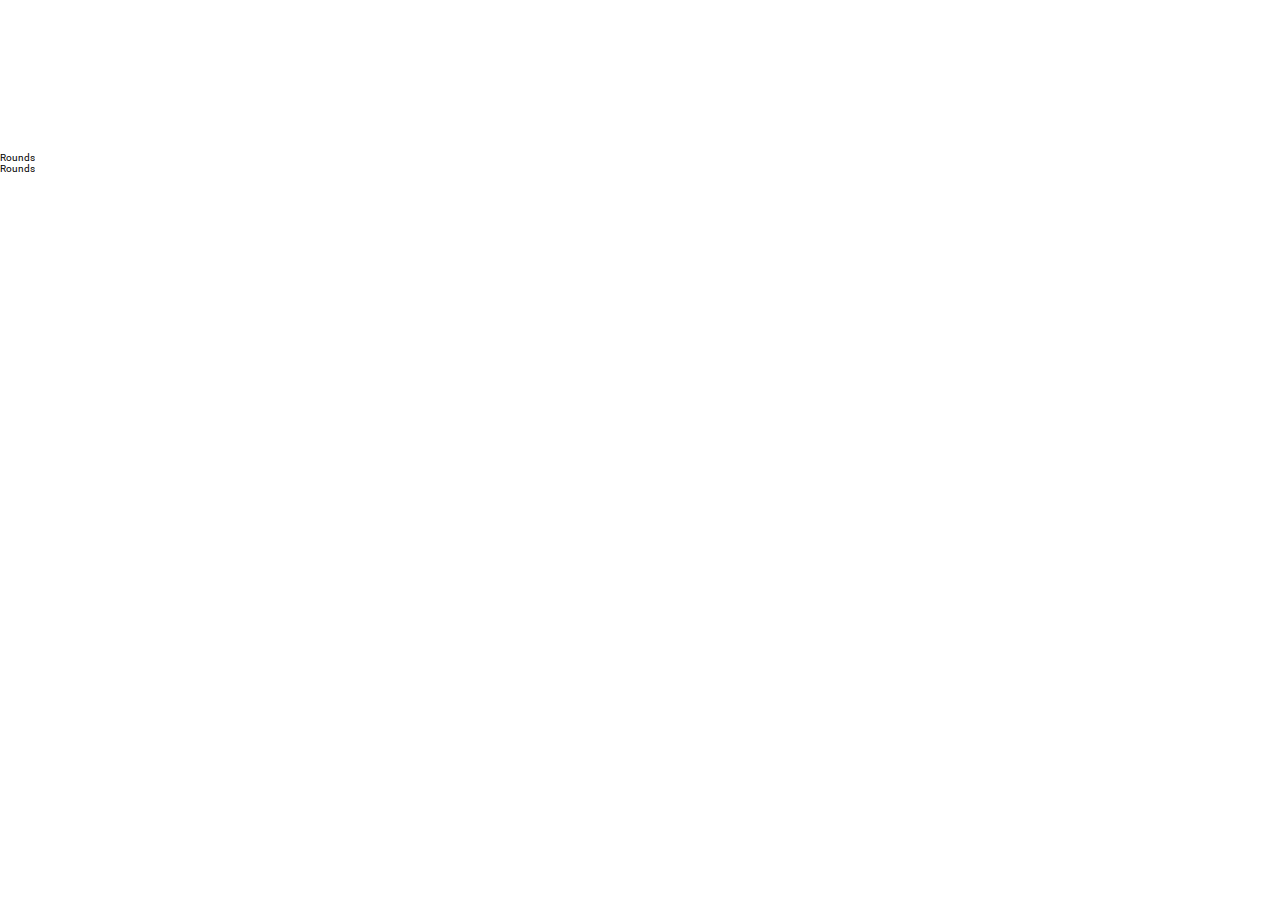
==== index.html @ c9625933 "Basic layout created" ====
<!DOCTYPE html>

<html lang="en">

<head>
    <meta name="viewport" content="width=width-device initial-scale=1">
    <meta charset="utf-8">
    
    <link href="https://fonts.googleapis.com/css?family=Nunito+Sans:300,400,700,800|Raleway:300,400,700,800|Roboto:300,400,700,900" rel="stylesheet">
    <link rel="stylesheet" href="css/style.css">
    
</head>

<body>

<header>
    <div class="bg-video">
        <video class="bg-video__element" autoplay muted loop>
            
        </video>
    </div>
</header>
<main>
    <section class="rounds">
        Rounds
    </section>
</main>
<footer>
    Rounds
</footer>
</body>

</html>
---- css/style.css ----
*,
*::after,
*::before {
  margin: 0px;
  padding: 0px;
  box-sizing: inherit; }

html {
  font-size: 62.5%;
  font-family: 'Roboto',sans-serif; }

body {
  box-sizing: border-box; }

/*# sourceMappingURL=style.css.map */
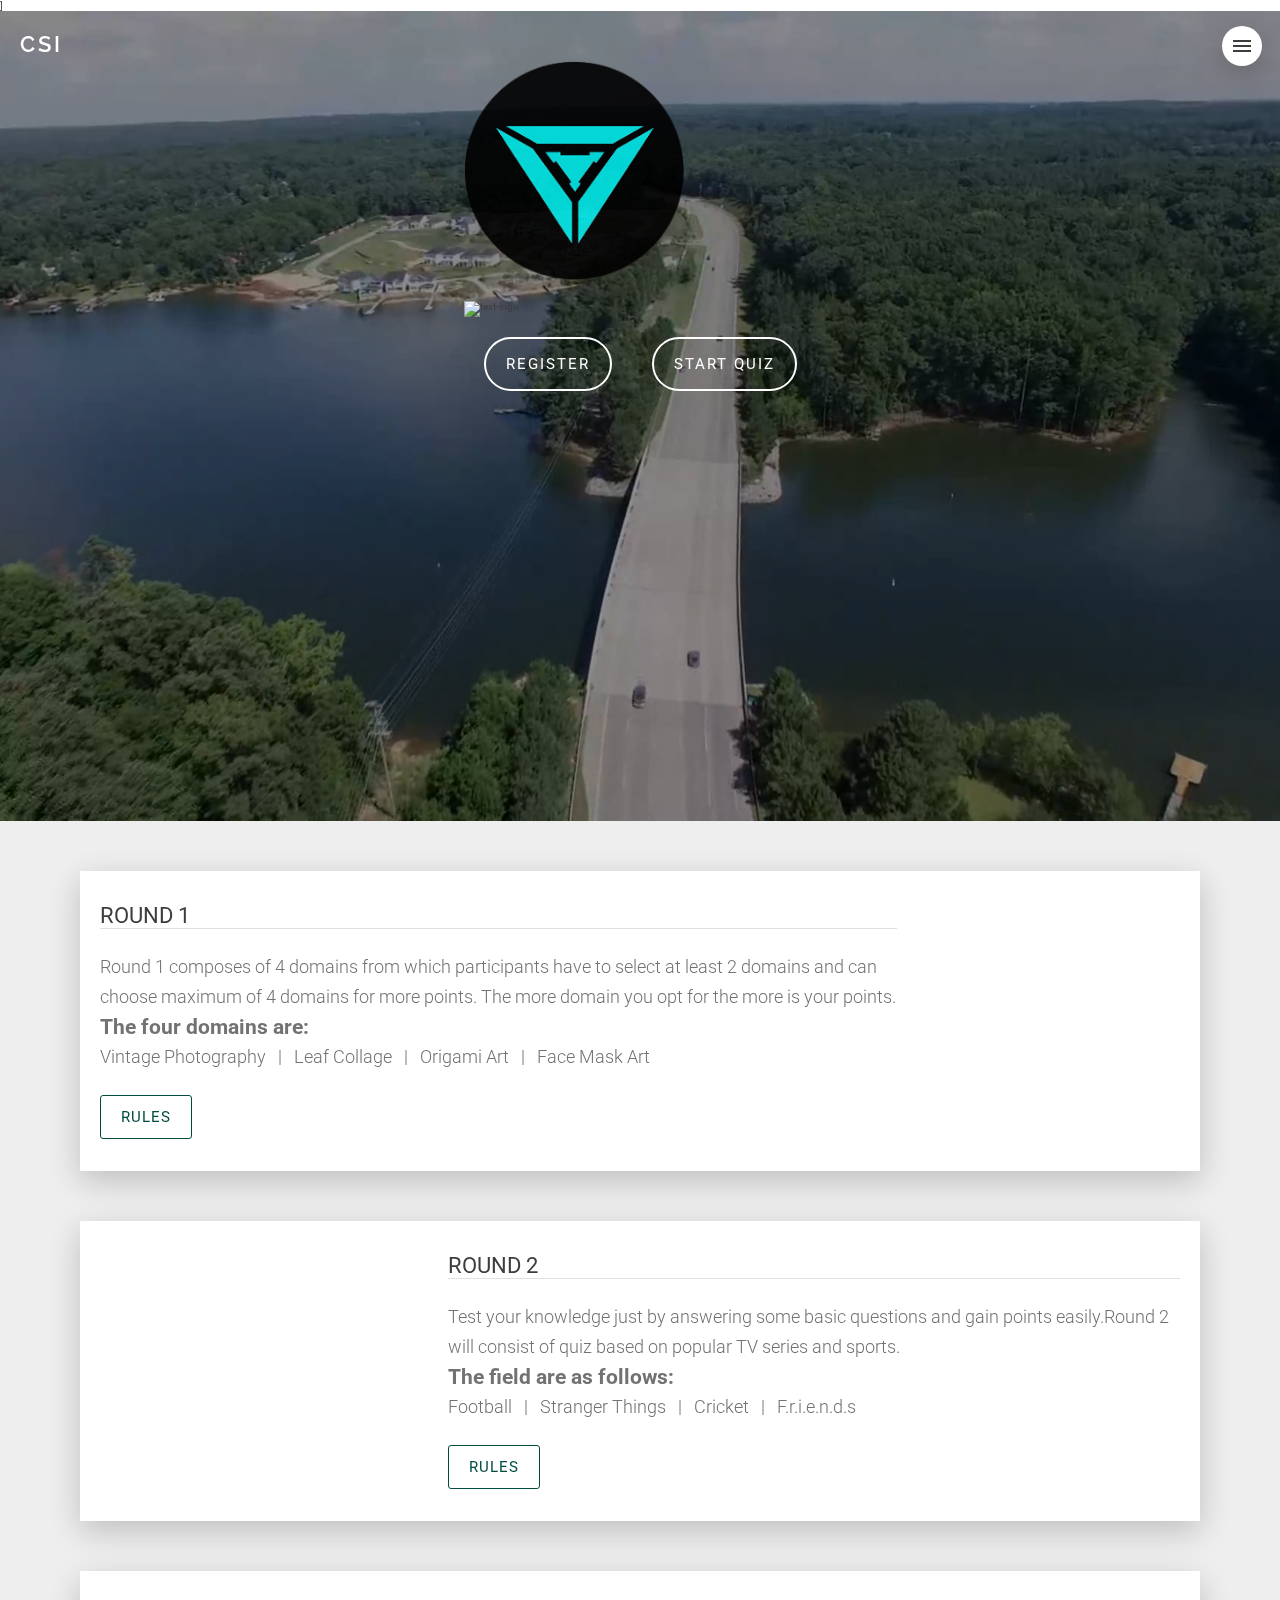
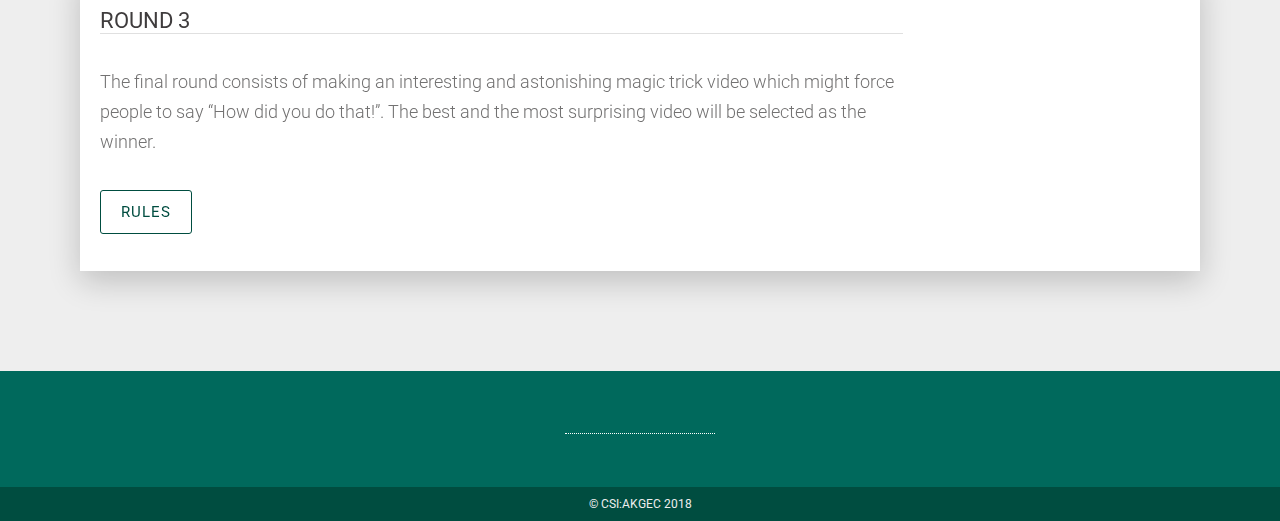
==== commit e771de2e: "head part changes" ====
--- a/index.html
+++ b/index.html
@@ -1,33 +1,196 @@
 <!DOCTYPE html>
-
+<!--
+Designed By -> **//Amit Kumar//**
+-->
 <html lang="en">
 
 <head>
-    <meta name="viewport" content="width=width-device initial-scale=1">
+    <meta name="viewport" content="width=device-width initial-scale=1">
     <meta charset="utf-8">
-    
+
     <link href="https://fonts.googleapis.com/css?family=Nunito+Sans:300,400,700,800|Raleway:300,400,700,800|Roboto:300,400,700,900" rel="stylesheet">
     <link rel="stylesheet" href="css/style.css">
-    
+    <link rel="shotcut icon" type="img/png" href="Images/logo.png">
+    <title>Vacanza'18</title>
+    <meta name="author" content="Amit Kumar" /> ]
+    <meta name="copyright" content="CSIAKGEC2018" />
 </head>
 
 <body>
 
-<header>
-    <div class="bg-video">
-        <video class="bg-video__element" autoplay muted loop>
-            
-        </video>
+
+    <header class="header">
+        <div class="nav">
+            <div class="nav__logo"><a href="https://csiakgec.in/" target="_blank" class="csi">CSI</a></div>
+            <div class="nav__content">
+
+                <input type="checkbox" class="nav__checkbox" id="nav-toggle">
+                <label for="nav-toggle" class="nav__icon">
+                   <span class="nav__bar">&nbsp;</span>
+                </label>
+
+                <div class="nav__link-box nav__link-box-1">
+                    <a href="#" class="nav__links">Home</a>
+                </div>
+                <div class="nav__link-box nav__link-box-2">
+                    <a href="#rounds" class="nav__links">Rounds</a>
+                </div>
+                <div class="nav__link-box nav__link-box-3">
+                    <a href="quiz/quiz.html" class="nav__links">Quizzes</a>
+                </div>
+                <!--<div class="nav__link-box nav__link-box-4">
+                    <a href="#footer" class="nav__links">Contact Us</a>
+                </div>-->
+
+            </div>
+        </div>
+        <div class="bg-video">
+            <video class="bg-video__element" id="myVideo" autoplay muted loop>
+                <source src="videos/video.mp4" type="video/mp4">
+               <source src="videos/Top_Highway.webm" type="video/webm">
+            </video>
+        </div>
+        <div class="header__content">
+
+            <div class="header__logo-box">
+                <img src="images/logo.png" alt="Vacanza_logo" class="header__logo-box-icon">
+            </div>
+
+            <div class="header__text-logo">
+                <img src="images/vac.svg" alt="text-logo">
+            </div>
+            <div class="header__buttons">
+                <a href="registration/index.html" class="btn btn-rules">REGISTER
+                <svg class="header__buttons-icon">
+                        <use xlink:href="images/sprite.svg#icon-arrow-right2"></use>
+                </svg>
+            </a>
+                <a href="quiz/quiz.html" class="btn btn-quiz">START QUIZ
+             <svg class="header__buttons-icon">
+                        <use xlink:href="images/sprite.svg#icon-arrow-right2"></use>
+             </svg>
+            </a>
+            </div>
+        </div>
+
+
+    </header>
+
+    <main>
+        <section class="rounds" id="rounds">
+            <div class="rounds__right round-1-image">
+                <div class="rounds__right-content">
+                    <h2 class="rounds__right-heading">round 1</h2>
+                    <div class="rounds__right-paragraph">
+                        Round 1 composes of 4 domains from which participants have to select at least 2 domains and can choose maximum of 4 domains for more points. The more domain you opt for the more is your points.
+
+                        <h3 class="round-list-heading">The four domains are:</h3>
+                        Vintage Photography &nbsp; | &nbsp; Leaf Collage &nbsp; | &nbsp; Origami Art &nbsp; | &nbsp; Face Mask Art
+                    </div>
+
+                    <a class="btn btn-round1" id="round1" href="#popup">RULES</a>
+
+                </div>
+                <div class="rounds__right-img-box">
+                    <div class="rounds__right-img-box-image r1"></div>
+                </div>
+            </div>
+
+            <div class="rounds__left round-2-image">
+
+                <div class="rounds__left-img-box">
+                    <div class="rounds__left-img-box-image r2"></div>
+                </div>
+
+                <div class="rounds__left-content">
+                    <h2 class="rounds__left-heading">round 2</h2>
+
+                    <div class="rounds__left-paragraph">
+                        Test your knowledge just by answering some basic questions and gain points easily.Round 2 will consist of quiz based on popular TV series and sports.
+
+                        <h3 class="round-list-heading">The field are as follows:</h3>
+                        Football &nbsp; | &nbsp; Stranger Things &nbsp; | &nbsp; Cricket &nbsp; | &nbsp; F.r.i.e.n.d.s
+                    </div>
+
+                    <a class="btn btn-round1" id="round2" href="#popup">RULES</a>
+
+                </div>
+
+            </div>
+
+            <div class="rounds__right round-3-image">
+                <div class="rounds__right-content">
+                    <h2 class="rounds__right-heading">round 3</h2>
+                    <p class="rounds__right-paragraph">
+                        The final round consists of making an interesting and astonishing magic trick video which might force people to say “How did you do that!”. The best and the most surprising video will be selected as the winner.
+                    </p>
+                    <a class="btn btn-round1" id="round3" href="#popup">RULES</a>
+
+
+                </div>
+                <div class="rounds__right-img-box">
+                    <div class="rounds__right-img-box-image r3"></div>
+                </div>
+            </div>
+        </section>
+    </main>
+
+    <footer class="footer" id="footer">
+        <div class="footer__logos">
+            <a href="https://www.youtube.com/channel/UCrxGbgXygspoAIk5zhOClVQ" target="_blank" class="social">
+                <svg class="social__icon">
+                        <use xlink:href="images/sprite.svg#icon-youtube"></use>
+                </svg>
+            </a>
+            <a href="https://www.instagram.com/csi_akgec/" target="_blank" class="social">
+                <svg class="social__icon">
+                        <use xlink:href="images/sprite.svg#icon-instagram"></use>
+                </svg>
+            </a>
+            <a href="https://www.facebook.com/csi.akg/" target="_blank" class="social">
+                <svg class="social__icon">
+                        <use xlink:href="images/sprite.svg#icon-facebook"></use>
+                </svg>
+            </a>
+        </div>
+        <div class="footer__legal">&copy; CSI:AKGEC 2018</div>
+    </footer>
+
+
+    <div class="popup" id="popup">
+        <div class="popup__container">
+
+            <div class="popup__heading">
+                <svg class="rules-icon">
+                        <use xlink:href="images/sprite.svg#icon-info"></use>
+                </svg>
+                <span>Rules</span>
+                <a class="popup__close" href="#rounds">
+                 <svg class="cancel-icon">
+                        <use xlink:href="images/sprite.svg#icon-cancel-circle"></use>
+                  </svg>
+            </a>
+            </div>
+            <div class="popup__text">
+
+                <h1 class="rules-heading" id="rules-heading">ROUND</h1>
+                <p class="rules-para1">Lorem ipsum dolor sit amet, consectetur adipisicing elit. Delectus ad minus eaque quam iusto quasi, provident inventore error, dolore magnam animi ipsam est omnis dolorem, temporibus blanditiis ullam! Culpa, dolor?</p>
+                <ul class="rules-list">
+                    <li class="rules-list-item rules-list-item-1">Items</li>
+                    <li class="rules-list-item rules-list-item-2">Items</li>
+                    <li class="rules-list-item rules-list-item-3">Items</li>
+                    <li class="rules-list-item rules-list-item-4">Items</li>
+                    <li class="rules-list-item rules-list-item-5">Items</li>
+                    <li class="rules-list-item rules-list-item-6">Items</li>
+                    <li class="rules-list-item rules-list-item-7">Items</li>
+                    <li class="rules-list-item rules-list-item-8">Items</li>
+                </ul>
+                <p class="rules-para2">Lorem ipsum dolor sit amet, consectetur adipisicing elit. Distinctio, quae laboriosam cupiditate. Labore ipsa autem neque at, obcaecati sint iure eaque, hic ratione possimus debitis eum adipisci quos repudiandae beatae.</p>
+            </div>
+        </div>
     </div>
-</header>
-<main>
-    <section class="rounds">
-        Rounds
-    </section>
-</main>
-<footer>
-    Rounds
-</footer>
+
+    <script src="script.js"></script>
 </body>
 
 </html>
--- a/css/style.css
+++ b/css/style.css
@@ -7,9 +7,742 @@
 
 html {
   font-size: 62.5%;
-  font-family: 'Roboto',sans-serif; }
+  font-family: 'Roboto',sans-serif;
+  color: #3f3c3d; }
+  @media only screen and (max-width: 75em) {
+    html {
+      font-size: 50%; } }
+  @media only screen and (max-width: 37.5em) {
+    html {
+      font-size: 43.75%; } }
 
 body {
-  box-sizing: border-box; }
+  box-sizing: border-box;
+  position: relative; }
+
+a {
+  text-decoration: none; }
+
+.header {
+  display: flex;
+  position: relative;
+  width: 100%;
+  height: 90vh;
+  flex-direction: column;
+  align-items: center; }
+  .header__logo-box {
+    width: 22rem;
+    height: 22rem;
+    margin-top: 5rem;
+    opacity: 0.9; }
+    .header__logo-box-icon {
+      width: 22rem;
+      height: 22rem;
+      transition: all 0.5s cubic-bezier(0.87, 0.03, 0.63, 0.6); }
+      .header__logo-box-icon:hover {
+        transform: scale(1.1) rotate(720deg); }
+    @media only screen and (max-width: 75em) {
+      .header__logo-box {
+        margin-top: 13rem; } }
+  .header__text-logo {
+        /*     
+        font-size: 8rem;
+        color: #fff;
+        font-family: 'Nunito Sans', sans-serif;
+        font-weight: 700;
+        transition: all 0.5s;
+       &::after {
+            content: "";
+            background: #fff;
+            width: 0;
+            height: 1rem;
+            position: absolute;
+            border-radius: 100px;
+            margin-top: -1rem;
+            left: 50%;
+            transform: translateX(-50%);
+            transition: all 0.5s;
+        }
+
+        &:hover::after {
+            width: 10rem;
+        }
+        &:hover {
+            cursor: pointer;
+            letter-spacing: 2px;
+        }*/
+    width: 47%;
+    margin: 2rem 0; }
+    @media only screen and (max-width: 56.25em) {
+      .header__text-logo {
+        margin: 4rem 0;
+        width: 55%; } }
+    .header__text-logo:hover {
+      cursor: pointer; }
+  .header__buttons {
+    display: flex;
+    align-items: center; }
+
+.quiz-header {
+  position: relative;
+  width: 100%;
+  padding: 4rem 0;
+  background: #fff;
+  display: block; }
+  .quiz-header__box {
+    border: 1rem solid #00695c;
+    padding: 2rem 5.5rem;
+    display: inline-block;
+    position: relative;
+    margin-left: 50%;
+    transform: translateX(-50%);
+    box-shadow: 0 6px 14px rgba(0, 0, 0, 0.5); }
+    .quiz-header__box::before {
+      content: "";
+      position: absolute;
+      border: 1rem solid #3f3c3d;
+      top: 0rem;
+      left: 0rem;
+      width: 100%;
+      height: 100%;
+      transform: scale(1.1); }
+  .quiz-header__heading {
+    text-transform: uppercase;
+    font-size: 6rem; }
+
+.quiz-heading {
+  text-transform: uppercase;
+  letter-spacing: 3px;
+  font-size: 3rem;
+  position: relative;
+  margin: 3rem 0;
+  transition: all 0.3s; }
+  .quiz-heading:hover::after {
+    width: 80%; }
+  .quiz-heading::after {
+    content: "";
+    position: absolute;
+    width: 30%;
+    height: 0.6rem;
+    background: #525050;
+    border-radius: 100px;
+    left: 50%;
+    transform: translateX(-50%);
+    top: 100%;
+    transition: all 0.3s; }
+
+.section-quiz {
+  display: flex;
+  flex-direction: column;
+  padding: 3rem 10rem;
+  align-items: center; }
+
+.series {
+  background: #e0e0e0;
+  padding: 2rem;
+  margin: 2rem 0; }
+  @media only screen and (max-width: 56.25em) {
+    .series {
+      margin: 1.5rem;
+      padding: 2.5rem; } }
+  .series__friends, .series__stranger {
+    margin: 1rem 0;
+    background: red;
+    display: flex;
+    align-items: stretch;
+    justify-content: flex-start;
+    position: relative;
+    background: #eeeeee; }
+    .series__friends-text, .series__stranger-text {
+      padding: 0rem;
+      color: #3f3c3d;
+      flex: 1;
+      text-align: center;
+      margin: 3rem 0;
+      padding: 4rem;
+      display: flex;
+      flex-direction: column;
+      justify-content: space-around;
+      align-items: center;
+      z-index: 2000; }
+      @media only screen and (max-width: 56.25em) {
+        .series__friends-text, .series__stranger-text {
+          margin: 2rem 0;
+          padding: 3rem; } }
+    .series__friends-image, .series__stranger-image {
+      width: 40rem;
+      height: 40rem;
+      margin-left: auto;
+      background-image: url(../images/r1.jpg);
+      background-repeat: no-repeat;
+      background-size: cover; }
+      @media only screen and (max-width: 56.25em) {
+        .series__friends-image, .series__stranger-image {
+          width: 30rem;
+          height: 30rem; } }
+    .series__friends::before, .series__stranger::before {
+      content: "";
+      position: absolute;
+      top: 0;
+      left: 0;
+      width: 100%;
+      height: 100%;
+      border: 2px solid black;
+      transform: scale(0.9);
+      z-index: 1000; }
+  .series__paragraph {
+    padding: 0 4rem;
+    font-size: 1.5rem;
+    line-height: 2rem; }
+    @media only screen and (max-width: 56.25em) {
+      .series__paragraph {
+        padding: 0 3.2rem;
+        line-height: 2rem;
+        font-size: 1rem;
+        font-weight: 300; } }
+  .series__heading {
+    text-transform: uppercase;
+    font-size: 2.5rem;
+    letter-spacing: 3px; }
+    @media only screen and (max-width: 56.25em) {
+      .series__heading {
+        font-size: 2rem;
+        letter-spacing: 2px; } }
+
+.sports {
+  background: #e0e0e0;
+  padding: 2rem;
+  margin: 2rem 0; }
+  @media only screen and (max-width: 56.25em) {
+    .sports {
+      margin: 1.5rem;
+      padding: 2.5rem; } }
+  .sports__cricket, .sports__footbal {
+    margin: 1rem 0;
+    background: red;
+    display: flex;
+    align-items: stretch;
+    justify-content: flex-start;
+    position: relative;
+    background: #eeeeee; }
+    .sports__cricket-text, .sports__footbal-text {
+      padding: 0rem;
+      color: #3f3c3d;
+      flex: 1;
+      text-align: center;
+      margin: 3rem 0;
+      padding: 4rem;
+      display: flex;
+      flex-direction: column;
+      justify-content: space-around;
+      align-items: center;
+      z-index: 2000; }
+      @media only screen and (max-width: 56.25em) {
+        .sports__cricket-text, .sports__footbal-text {
+          margin: 2rem 0;
+          padding: 3rem; } }
+    .sports__cricket-image, .sports__footbal-image {
+      width: 40rem;
+      height: 40rem;
+      margin-left: auto;
+      background-image: url(../images/r1.jpg);
+      background-repeat: no-repeat;
+      background-size: cover; }
+      @media only screen and (max-width: 56.25em) {
+        .sports__cricket-image, .sports__footbal-image {
+          width: 30rem;
+          height: 30rem; } }
+    .sports__cricket::before, .sports__footbal::before {
+      content: "";
+      position: absolute;
+      top: 0;
+      left: 0;
+      width: 100%;
+      height: 100%;
+      border: 2px solid black;
+      transform: scale(0.9);
+      z-index: 1000; }
+  .sports__paragraph {
+    padding: 0 4rem;
+    font-size: 1.5rem;
+    line-height: 2rem; }
+    @media only screen and (max-width: 56.25em) {
+      .sports__paragraph {
+        padding: 0 3.2rem;
+        line-height: 2rem;
+        font-size: 1rem; } }
+  .sports__heading {
+    text-transform: uppercase;
+    font-size: 2.5rem;
+    letter-spacing: 3px; }
+    @media only screen and (max-width: 56.25em) {
+      .sports__heading {
+        font-size: 2rem;
+        letter-spacing: 2px; } }
+
+.footer {
+  background: #00695c;
+  height: 15rem;
+  display: flex;
+  flex-direction: column;
+  align-items: center;
+  position: relative;
+  overflow: hidden; }
+  .footer__logos {
+    display: flex;
+    align-items: center;
+    margin: 3rem 0;
+    z-index: 10;
+    border-bottom: 1px dotted #fff; }
+  .footer__legal {
+    color: #eeeeee;
+    font-size: 1.2rem;
+    background: #004d40;
+    padding: 1rem 0;
+    margin-top: auto;
+    align-self: stretch;
+    text-align: center;
+    z-index: 10; }
+  .footer::before {
+    content: "";
+    width: 100%;
+    height: 100%;
+    background-blend-mode: color;
+    background-size: cover;
+    background-image: linear-gradient(to right, #00695c, #00695c), url(../images/footer.png);
+    position: absolute;
+    animation: scaler 20s infinite; }
+
+@keyframes scaler {
+  0% {
+    transform: scale(1); }
+  50% {
+    transform: scale(1.5); }
+  100% {
+    transform: scale(1); } }
+.rounds {
+  width: 100%;
+  background: #eeeeee;
+  padding: 5rem 8rem; }
+
+.popup {
+  width: 100%;
+  height: 100vh;
+  background: rgba(0, 0, 0, 0.9);
+  position: fixed;
+  top: 0;
+  left: 0;
+  z-index: 2005;
+  opacity: 0;
+  visibility: hidden;
+  transition: all 0.3s; }
+  .popup:target {
+    opacity: 1;
+    visibility: visible; }
+  .popup__container {
+    max-width: 70rem;
+    height: 60rem;
+    background: #fff;
+    margin: 0 auto;
+    margin-top: 4rem;
+    overflow: hidden;
+    position: relative;
+    border-radius: 4px;
+    position: relative;
+    transform: scale(0.5);
+    transition: all 0.3s ease-in-out; }
+    @media only screen and (max-width: 37.5em) {
+      .popup__container {
+        max-width: 55rem; } }
+  .popup__close {
+    width: 2rem;
+    height: 2rem;
+    margin-left: auto;
+    margin-right: 1rem; }
+  .popup:target .popup__container {
+    transform: scale(1); }
+  .popup .cancel-icon,
+  .popup .rules-icon {
+    width: 2rem;
+    height: 2rem; }
+  .popup .rules-icon {
+    fill: #fff;
+    margin-right: 0.5rem; }
+  .popup__heading {
+    font-size: 2rem;
+    text-transform: uppercase;
+    background: #00695c;
+    display: flex;
+    color: #fff;
+    padding: 1rem 0;
+    padding-left: 1rem;
+    letter-spacing: 2px;
+    align-items: center; }
+
+.bg-video {
+  display: block;
+  width: 100%;
+  height: 100%;
+  overflow: hidden;
+  position: absolute;
+  top: 0;
+  left: 0;
+  background-repeat: no-repeat;
+  background-image: url(../images/background.png);
+  z-index: -1;
+  background-attachment: fixed;
+  background-size: cover; }
+  .bg-video__element {
+    width: 100%;
+    height: 100%;
+    object-fit: cover; }
+  .bg-video::before {
+    content: "";
+    position: absolute;
+    width: 100%;
+    height: 100%;
+    background: black;
+    opacity: 0.4; }
+
+.rounds__right {
+  width: 100%;
+  background: #fff;
+  box-shadow: 0 1rem 3rem rgba(0, 0, 0, 0.2);
+  overflow: hidden;
+  position: relative;
+  display: flex;
+  margin-bottom: 5rem;
+  z-index: 10; }
+  .rounds__right-content {
+    padding: 2rem;
+    min-height: 30rem;
+    display: flex;
+    flex-direction: column;
+    justify-content: space-around;
+    z-index: 15; }
+  .rounds__right-heading {
+    text-transform: uppercase;
+    border-bottom: 1px solid #e0e0e0;
+    font-size: 2.2rem;
+    color: #3f3c3d;
+    font-weight: 400; }
+  .rounds__right-paragraph {
+    color: #737272;
+    font-size: 1.8rem;
+    font-weight: 300;
+    line-height: 3rem; }
+    @media only screen and (max-width: 37.5em) {
+      .rounds__right-paragraph {
+        color: black; } }
+  .rounds__right-img-box {
+    flex: 0 1 50%;
+    overflow: hidden; }
+    .rounds__right-img-box-image {
+      width: 100%;
+      height: 100%;
+      background-image: url(../images/r1.jpg);
+      clip-path: polygon(50% 0, 100% 0, 100% 100%, 0 100%);
+      background-repeat: no-repeat;
+      background-size: cover;
+      opacity: 0.7; }
+      @media only screen and (max-width: 56.25em) {
+        .rounds__right-img-box-image {
+          clip-path: polygon(0 0, 100% 0, 100% 100%, 0 100%); } }
+    @media only screen and (max-width: 56.25em) {
+      .rounds__right-img-box {
+        flex: 0 1 100%; } }
+    @media only screen and (max-width: 37.5em) {
+      .rounds__right-img-box {
+        flex: 0 0 0%; } }
+
+.rounds__left {
+  width: 100%;
+  background: #fff;
+  box-shadow: 0 1rem 3rem rgba(0, 0, 0, 0.2);
+  overflow: hidden;
+  position: relative;
+  display: flex;
+  margin-bottom: 5rem;
+  z-index: 10; }
+  .rounds__left-content {
+    padding: 2rem;
+    height: 30rem;
+    display: flex;
+    flex-direction: column;
+    justify-content: space-around;
+    z-index: 15; }
+  .rounds__left-heading {
+    text-transform: uppercase;
+    border-bottom: 1px solid #e0e0e0;
+    font-size: 2.2rem;
+    color: #3f3c3d;
+    font-weight: 400; }
+  .rounds__left-paragraph {
+    color: #737272;
+    font-size: 1.8rem;
+    font-weight: 300;
+    line-height: 3rem; }
+    @media only screen and (max-width: 37.5em) {
+      .rounds__left-paragraph {
+        color: black; } }
+  .rounds__left-img-box {
+    flex: 0 1 50%;
+    overflow: hidden; }
+    .rounds__left-img-box-image {
+      width: 100%;
+      height: 100%;
+      background-image: url(../images/r1.jpg);
+      clip-path: polygon(0 0, 50% 0, 100% 100%, 0 100%);
+      background-repeat: no-repeat;
+      background-size: cover;
+      opacity: 0.7; }
+      @media only screen and (max-width: 56.25em) {
+        .rounds__left-img-box-image {
+          clip-path: polygon(0 0, 100% 0, 100% 100%, 0 100%); } }
+    @media only screen and (max-width: 56.25em) {
+      .rounds__left-img-box {
+        flex: 0 1 100%; } }
+    @media only screen and (max-width: 37.5em) {
+      .rounds__left-img-box {
+        flex: 0 0 0%; } }
+
+.round-1-image::before {
+  content: "";
+  width: 100%;
+  height: 100%;
+  z-index: 11;
+  position: absolute;
+  top: 0;
+  left: 0; }
+  @media only screen and (max-width: 37.5em) {
+    .round-1-image::before {
+      background-image: url(../images/r1.jpg);
+      background-repeat: no-repeat;
+      background-size: cover;
+      opacity: 0.3; } }
+.round-2-image::before {
+  content: "";
+  width: 100%;
+  height: 100%;
+  z-index: 11;
+  position: absolute;
+  top: 0;
+  left: 0; }
+  @media only screen and (max-width: 37.5em) {
+    .round-2-image::before {
+      background-image: url(../images/r1.jpg);
+      background-repeat: no-repeat;
+      background-size: cover;
+      opacity: 0.3; } }
+.round-3-image::before {
+  content: "";
+  width: 100%;
+  height: 100%;
+  z-index: 11;
+  position: absolute;
+  top: 0;
+  left: 0; }
+  @media only screen and (max-width: 37.5em) {
+    .round-3-image::before {
+      background-image: url(../images/r1.jpg);
+      background-repeat: no-repeat;
+      background-size: cover;
+      opacity: 0.3; } }
+
+.btn {
+  padding: 0.6rem 1rem;
+  color: #fff;
+  border: none;
+  display: inline-block;
+  transition: all 0.3s; }
+  .btn-round1, .btn-round1:visited, .btn-round1:link, .btn-startQuiz, .btn-startQuiz:visited, .btn-startQuiz:link {
+    background: #525050;
+    border-radius: 3px;
+    font-size: 1.5rem;
+    font-weight: 400;
+    padding: 1.2rem 2rem;
+    background: transparent;
+    border: 1px solid #004d40;
+    transition: all 0.1s;
+    color: #004d40;
+    letter-spacing: 1px;
+    text-decoration: none; }
+    .btn-round1:hover, .btn-round1:visited:hover, .btn-round1:link:hover, .btn-startQuiz:hover, .btn-startQuiz:visited:hover, .btn-startQuiz:link:hover {
+      background: #004d40;
+      color: #fff;
+      transform: translateY(-2px);
+      box-shadow: 0 1rem 2rem rgba(0, 0, 0, 0.25); }
+    .btn-round1:active, .btn-round1:visited:active, .btn-round1:link:active, .btn-startQuiz:active, .btn-startQuiz:visited:active, .btn-startQuiz:link:active {
+      transform: translateY(2px);
+      background: #00695c; }
+  .btn-round1, .btn-round1:visited, .btn-round1:link {
+    align-self: flex-start; }
+  .btn:hover {
+    cursor: pointer; }
+  .btn-rules, .btn-quiz, .btn-rules:visited, .btn-quiz:visited, .btn-rules:link, .btn-quiz:link {
+    margin: 0 2rem;
+    padding: 1.5rem 2rem;
+    font-size: 1.5rem;
+    border: 2px solid white;
+    letter-spacing: 2px;
+    display: flex;
+    align-items: center;
+    border-radius: 100px; }
+    @media only screen and (max-width: 56.25em) {
+      .btn-rules, .btn-quiz, .btn-rules:visited, .btn-quiz:visited, .btn-rules:link, .btn-quiz:link {
+        font-size: 1.2rem;
+        border: 1px solid white;
+        padding: 1.1rem 1.7rem; } }
+  .btn-rules:hover .header__buttons-icon, .btn-quiz:hover .header__buttons-icon {
+    transform: translateX(1rem);
+    width: 2rem; }
+
+.header__buttons-icon {
+  width: 0rem;
+  height: 2rem;
+  fill: #fff;
+  transition: all 0.3s; }
+
+.social {
+  margin: 0 1rem; }
+  .social__icon {
+    width: 3rem;
+    height: 3rem;
+    fill: #fff;
+    transition: all 0.3s; }
+  .social:hover .social__icon {
+    transform: scale(1.1) rotate(7deg); }
+
+.nav {
+  font-size: 2.2rem;
+  position: fixed;
+  color: #fff;
+  display: flex;
+  flex-direction: row;
+  justify-content: space-between;
+  z-index: 2000;
+  padding: 1rem 2rem;
+  width: 100%;
+  margin-top: 1rem; }
+  .nav__logo {
+    letter-spacing: 3px;
+    height: 3rem; }
+    .nav__logo .csi {
+      text-decoration: none;
+      color: #fff;
+      font-family: 'Raleway',sans-serif;
+      font-weight: 600; }
+  .nav__content {
+    display: flex;
+    font-family: 'Roboto', sans-serif;
+    align-items: center;
+    height: 3rem;
+    margin-right: 5rem;
+    transition: all 0.3s ease-in-out; }
+    @media only screen and (max-width: 37.5em) {
+      .nav__content {
+        flex-direction: column;
+        align-items: flex-end; } }
+  .nav__link-box {
+    margin-left: 1rem;
+    margin-right: 1rem;
+    margin-top: -13rem;
+    background: black;
+    opacity: 0.7;
+    padding: 0.6rem 1.2rem;
+    border-radius: 4px;
+    text-transform: uppercase;
+    font-weight: 200;
+    font-size: 2rem;
+    letter-spacing: 2px;
+    z-index: 200; }
+    @media only screen and (max-width: 37.5em) {
+      .nav__link-box {
+        margin: 0;
+        margin-top: -2rem;
+        margin-right: -4rem;
+        transform: translateY(5rem);
+        opacity: 0;
+        height: 0;
+        font-size: 0;
+        padding: 0; } }
+    .nav__link-box-1 {
+      transition: all 0.2s ease-in-out 0.12s; }
+    .nav__link-box-2 {
+      transition: all 0.2s ease-in-out 0.08s; }
+    .nav__link-box-3 {
+      transition: all 0.2s ease-in-out 0.04s; }
+    .nav__link-box-4 {
+      transition: all 0.2s ease-in-out 0s; }
+    .nav__link-box:hover {
+      opacity: 0.9; }
+  .nav__links:link, .nav__links:active, .nav__links {
+    text-decoration: none;
+    color: #fff; }
+  .nav__icon {
+    width: 4rem;
+    height: 4rem;
+    background: #fff;
+    border-radius: 100px;
+    position: absolute;
+    left: 95.5%;
+    box-shadow: 0 1rem 3rem rgba(0, 0, 0, 0.2);
+    transition: all 0.1s ease-in-out;
+    z-index: 210; }
+    .nav__icon:hover {
+      cursor: pointer; }
+    @media only screen and (max-width: 56.25em) {
+      .nav__icon {
+        left: 94.5%; } }
+    @media only screen and (max-width: 46.875em) {
+      .nav__icon {
+        left: 93%; } }
+    @media only screen and (max-width: 31.25em) {
+      .nav__icon {
+        left: 91%; } }
+  .nav__icon:hover .nav__bar:before {
+    top: -0.7rem; }
+  .nav__icon:hover .nav__bar:after {
+    top: 0.7rem; }
+  .nav__checkbox {
+    display: none; }
+  .nav__checkbox:checked ~ .nav__link-box {
+    margin-top: 0; }
+    @media only screen and (max-width: 37.5em) {
+      .nav__checkbox:checked ~ .nav__link-box {
+        margin-top: 0.8rem;
+        margin-right: -4rem;
+        opacity: 1;
+        height: 10rem;
+        font-size: 2rem;
+        padding: 0.6rem 1.2rem; } }
+  .nav__checkbox:checked + .nav__icon .nav__bar {
+    background-color: transparent; }
+  .nav__checkbox:checked + .nav__icon .nav__bar::before {
+    top: 0;
+    transform: rotate(135deg); }
+  .nav__checkbox:checked + .nav__icon .nav__bar::after {
+    top: 0;
+    transform: rotate(-135deg); }
+  .nav__bar {
+    left: 50%;
+    top: 50%;
+    transform: translateY(-50%) translateX(-50%);
+    position: relative; }
+    .nav__bar, .nav__bar::before, .nav__bar::after {
+      content: "";
+      width: 1.8rem;
+      height: 2px;
+      display: inline-block;
+      transition: all 0.1s ease-in-out;
+      background: #3f3c3d; }
+    .nav__bar::before {
+      top: -5px;
+      position: absolute;
+      left: 0; }
+    .nav__bar::after {
+      position: absolute;
+      top: 5px;
+      left: 0; }
 
 /*# sourceMappingURL=style.css.map */
